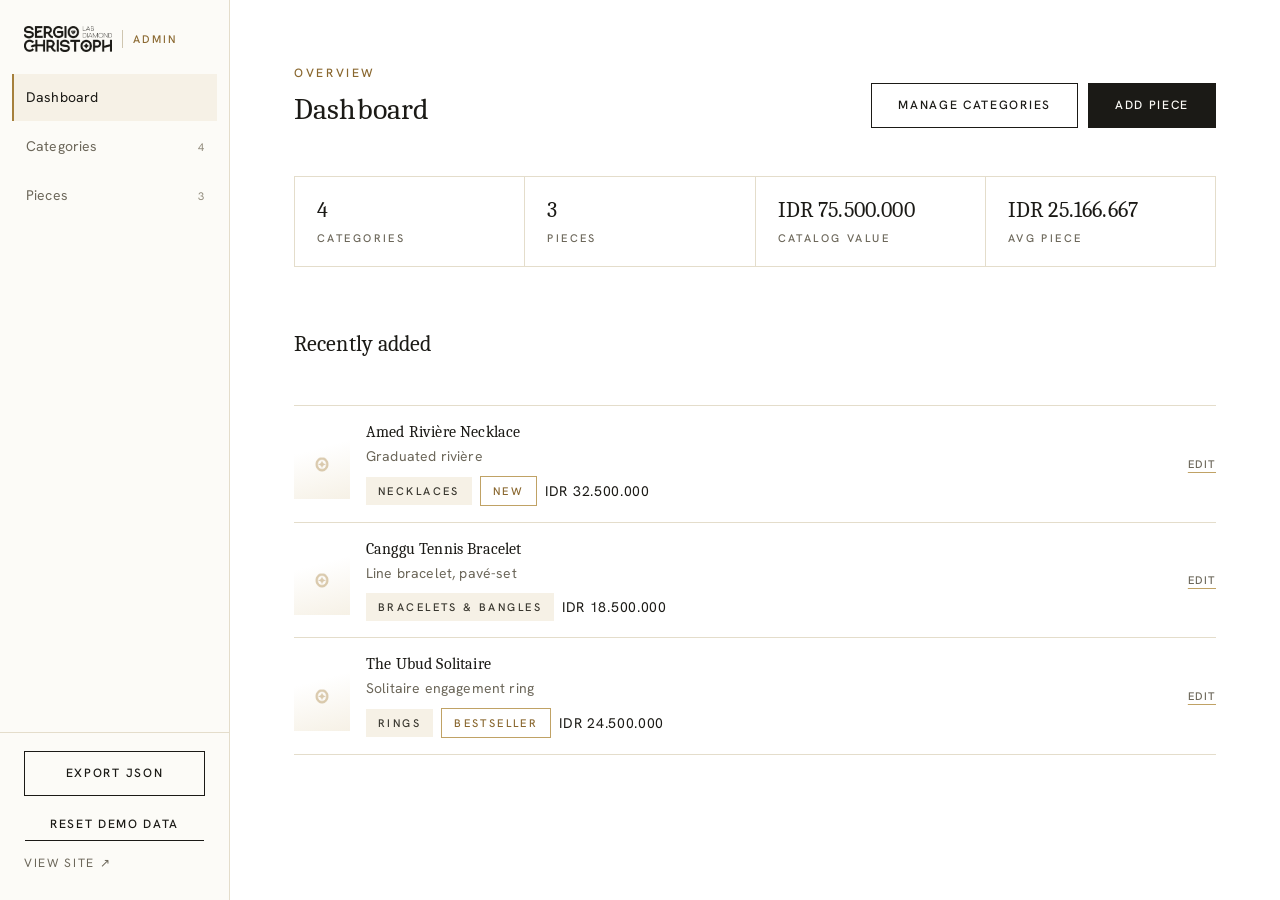
==== admin.html @ 64736c47 "Update design system scripts and add admin CMS prototype - Added versioning to the design system scr" ====
<!DOCTYPE html>
<html lang="en">
<head>
<meta charset="utf-8">
<meta name="viewport" content="width=device-width, initial-scale=1">
<title>Sergio Christoph · Admin</title>
<!-- The full design system (tokens + components) — the same one the storefront uses. -->
<link rel="stylesheet" href="_ds/sergio-christoph-design-system-53d2bbef-909e-47e2-8ee9-5bfc6360e266/styles.css">
<style>
  /* ─────────────────────────────────────────────────────────────
     Admin shell — built on the design-system tokens (brand-matched)
     Layout: sidebar (desktop) / topbar tabs (mobile) + one view at a time
     ───────────────────────────────────────────────────────────── */
  body{background:var(--surface-page)}

  .shell{display:grid;grid-template-columns:230px minmax(0,1fr);min-height:100vh}
  @media (max-width:820px){.shell{grid-template-columns:1fr}}

  /* ── sidebar ── */
  .side{position:sticky;top:0;height:100vh;display:flex;flex-direction:column;
    background:var(--ivory-50);border-right:1px solid var(--border-hairline);padding:26px 0}
  @media (max-width:820px){.side{position:static;height:auto;border-right:0;border-bottom:1px solid var(--border-hairline);padding:0}}
  .side__brand{display:flex;align-items:center;gap:10px;padding:0 24px 22px;text-decoration:none;color:inherit}
  .side__brand img{height:26px;width:auto}
  .side__brand span{font-size:var(--fs-micro);font-weight:var(--fw-medium);letter-spacing:var(--ls-caps);
    text-transform:uppercase;color:var(--gold-600);border-left:1px solid var(--border-mid);padding-left:10px}
  @media (max-width:820px){.side__brand{padding:18px 20px 10px}}
  .side nav{display:flex;flex-direction:column;gap:2px;padding:0 12px}
  @media (max-width:820px){.side nav{flex-direction:row;overflow-x:auto;padding:0 12px 12px;gap:6px}}
  .side__link{display:flex;align-items:center;justify-content:space-between;gap:10px;padding:12px 12px;
    font-size:var(--fs-body-sm);letter-spacing:.01em;color:var(--text-muted);text-decoration:none;
    border-left:2px solid transparent;transition:color var(--dur-fast) var(--ease-luxe),border-color var(--dur-fast) var(--ease-luxe)}
  .side__link:hover{color:var(--text-heading)}
  .side__link.is-on{color:var(--text-heading);border-left-color:var(--gold-500);background:var(--ivory-100)}
  @media (max-width:820px){
    .side__link{border-left:0;border-bottom:2px solid transparent;white-space:nowrap;padding:10px 12px}
    .side__link.is-on{border-bottom-color:var(--gold-500);background:none}
  }
  .side__count{font-size:var(--fs-micro);letter-spacing:.06em;color:var(--text-faint)}
  .side__foot{margin-top:auto;padding:18px 24px 0;display:flex;flex-direction:column;gap:12px;border-top:1px solid var(--border-hairline)}
  @media (max-width:820px){.side__foot{display:none}}
  .side__foot .sc-btn{width:100%}
  .side__site{font-size:var(--fs-label);letter-spacing:var(--ls-caps-tight);text-transform:uppercase;
    color:var(--text-muted);text-decoration:none;transition:color var(--dur-fast) var(--ease-luxe)}
  .side__site:hover{color:var(--gold-600)}

  /* ── main / views ── */
  .main{padding:var(--space-2xl) var(--container-pad) var(--space-4xl);max-width:1080px;width:100%;margin-inline:auto}
  .view-head{display:flex;align-items:flex-end;justify-content:space-between;gap:16px;flex-wrap:wrap;margin-bottom:var(--space-xl)}
  .view-head h1{font-size:var(--fs-heading);margin:0}
  .view-head .sc-eyebrow{display:block;margin-bottom:8px}

  /* stat cards */
  .stats{display:grid;grid-template-columns:repeat(4,1fr);gap:1px;background:var(--border-hairline);
    border:1px solid var(--border-hairline);margin-bottom:var(--space-2xl)}
  @media (max-width:820px){.stats{grid-template-columns:1fr 1fr}}
  .stat{background:var(--surface-card);padding:22px 22px 18px}
  .stat__num{font-family:var(--font-display);font-size:var(--fs-subheading);color:var(--text-heading);line-height:1}
  .stat__lbl{display:block;margin-top:8px;font-size:var(--fs-micro);font-weight:var(--fw-medium);
    letter-spacing:var(--ls-caps);text-transform:uppercase;color:var(--text-muted)}

  /* toolbar (search / filter / sort) */
  .toolbar{display:flex;gap:14px;flex-wrap:wrap;align-items:flex-end;margin-bottom:var(--space-lg)}
  .toolbar .sc-field{min-width:0}
  .toolbar__search{flex:1 1 220px}
  .toolbar__select{flex:0 1 190px}
  .toolbar__actions{margin-left:auto}

  /* rows */
  .rows{border-top:1px solid var(--border-hairline)}
  .row{display:grid;grid-template-columns:56px minmax(0,1fr) auto;gap:16px;align-items:center;
    padding:16px 0;border-bottom:1px solid var(--border-hairline)}
  .row--cat{grid-template-columns:minmax(0,1fr) auto auto;gap:16px}
  .thumb{width:56px;height:70px;background:linear-gradient(165deg,var(--ivory-0) 30%,var(--ivory-100));
    background-size:cover;background-position:center;position:relative;overflow:hidden}
  .thumb--empty::after{content:"";position:absolute;inset:0;display:grid;place-items:center;
    background:url('_ds/sergio-christoph-design-system-53d2bbef-909e-47e2-8ee9-5bfc6360e266/assets/mark-sparkle-gold.png') center/16px no-repeat;opacity:.4}
  .row__name{font-family:var(--font-display);font-size:var(--fs-body);color:var(--text-heading);line-height:1.3}
  .row__sub{font-size:var(--fs-body-sm);color:var(--text-muted);margin-top:2px}
  .row__meta{display:flex;flex-wrap:wrap;gap:8px;margin-top:8px;align-items:center}
  .row__price{font-size:var(--fs-body-sm);letter-spacing:.05em;color:var(--text-heading)}
  .row__acts{display:flex;gap:14px;align-items:center}
  .linkbtn{background:none;border:0;padding:0;cursor:pointer;font-size:var(--fs-micro);font-weight:var(--fw-medium);
    letter-spacing:var(--ls-caps-tight);text-transform:uppercase;color:var(--text-muted);
    transition:color var(--dur-fast) var(--ease-luxe)}
  .linkbtn:hover{color:var(--gold-600)}
  .linkbtn--danger:hover{color:var(--error)}
  .empty{padding:40px 0;font-size:var(--fs-body-sm);color:var(--text-faint)}
  .empty a,.empty button{color:var(--gold-600)}

  /* forms (add / edit pages) */
  .form-page{max-width:640px}
  .form-grid{display:grid;gap:var(--space-md);margin:var(--space-xl) 0}
  .form-grid__row{display:grid;grid-template-columns:1fr 1fr;gap:var(--space-md)}
  @media (max-width:560px){.form-grid__row{grid-template-columns:1fr}}
  .form-foot{display:flex;gap:12px;align-items:center;padding-top:var(--space-md);border-top:1px solid var(--border-hairline)}
  .img-preview{width:56px;height:70px;border:1px solid var(--border-hairline)}
  .img-preview--empty{background:linear-gradient(165deg,var(--ivory-0) 30%,var(--ivory-100));
    display:grid;place-items:center;font-size:10px;color:var(--text-faint)}

  /* modal (design-system dialog + small admin overrides) */
  .sc-dialog.admin-dialog{max-width:460px;padding:40px;max-height:86vh;overflow:auto}
  .admin-dialog h2{font-size:var(--fs-subheading);margin:0 0 6px}
  .admin-dialog p{font-size:var(--fs-body-sm);color:var(--text-muted);margin:0 0 20px}

  /* toast (with undo) */
  .sc-toast{position:fixed;left:50%;bottom:28px;transform:translateX(-50%) translateY(20px);opacity:0;
    background:var(--ink-900);color:var(--ivory-50);font-size:var(--fs-body-sm);letter-spacing:.02em;
    padding:12px 22px;z-index:120;display:flex;gap:18px;align-items:center;
    transition:opacity var(--dur-base) var(--ease-luxe),transform var(--dur-base) var(--ease-luxe);pointer-events:none}
  .sc-toast.is-on{opacity:1;transform:translateX(-50%) translateY(0);pointer-events:auto}
  .sc-toast__undo{background:none;border:0;color:var(--gold-300);cursor:pointer;font:inherit;
    letter-spacing:var(--ls-caps-tight);text-transform:uppercase;font-size:var(--fs-micro);padding:0}
  .sc-toast__undo:hover{color:var(--gold-200)}
</style>
</head>
<body>
<div class="shell">

  <!-- ══════════ Sidebar (top tabs on mobile) ══════════ -->
  <aside class="side">
    <a class="side__brand" href="#/dashboard">
      <img src="_ds/sergio-christoph-design-system-53d2bbef-909e-47e2-8ee9-5bfc6360e266/assets/logo-black.png" alt="SERGIO CHRISTOPH">
      <span>Admin</span>
    </a>
    <nav aria-label="Admin">
      <a class="side__link" href="#/dashboard" data-nav="dashboard">Dashboard</a>
      <a class="side__link" href="#/categories" data-nav="categories">Categories <span class="side__count" id="count-cat"></span></a>
      <a class="side__link" href="#/items" data-nav="items">Pieces <span class="side__count" id="count-item"></span></a>
    </nav>
    <div class="side__foot">
      <button class="sc-btn sc-btn--outline sc-btn--sm" id="btn-export" type="button">Export JSON</button>
      <button class="sc-btn sc-btn--ghost sc-btn--sm" id="btn-reset" type="button">Reset demo data</button>
      <a class="side__site" href="Homepage.dc.html">View site ↗</a>
    </div>
  </aside>

  <!-- ══════════ One view at a time, rendered by the router ══════════ -->
  <main class="main" id="view" aria-live="polite"></main>
</div>

<div id="modal-root"></div>
<div class="sc-toast" id="toast" role="status"></div>

<script>
/* ══════════════════════════ Store (localStorage only — no backend, no real data) ══════════════════════════ */
const STORE = "sc_admin_catalog_v1";
const uid = () => Math.random().toString(36).slice(2, 9);
const seed = () => ({
  categories: ["Rings", "Earrings", "Necklaces", "Bracelets & Bangles"],
  items: [
    { id: uid(), name: "The Ubud Solitaire", category: "Rings", price: 24500000, metal: "Platinum", carat: "1.2ct round brilliant", caption: "Solitaire engagement ring", image: "", badge: "Bestseller", createdAt: Date.now() - 864e5 * 3 },
    { id: uid(), name: "Canggu Tennis Bracelet", category: "Bracelets & Bangles", price: 18500000, metal: "White gold", carat: "3.6ct total", caption: "Line bracelet, pavé-set", image: "", badge: "", createdAt: Date.now() - 864e5 * 2 },
    { id: uid(), name: "Amed Rivière Necklace", category: "Necklaces", price: 32500000, metal: "Yellow gold", carat: "2.4ct", caption: "Graduated rivière", image: "", badge: "New", createdAt: Date.now() - 864e5 },
  ],
});
function load() {
  let s = null;
  try { s = JSON.parse(localStorage.getItem(STORE)); } catch (e) {}
  if (!s || !Array.isArray(s.categories) || !Array.isArray(s.items)) { s = seed(); }
  s.items.forEach((it, i) => { if (!it.createdAt) it.createdAt = Date.now() - 864e5 * (s.items.length - i); });
  return s;
}
const state = load();
const save = () => localStorage.setItem(STORE, JSON.stringify(state));
save();

/* ══════════════════════════ Helpers ══════════════════════════ */
const $ = (id) => document.getElementById(id);
const esc = (s) => String(s == null ? "" : s).replace(/[&<>"']/g, (c) => ({ "&": "&amp;", "<": "&lt;", ">": "&gt;", '"': "&quot;", "'": "&#39;" }[c]));
const idr = (n) => "IDR " + Number(n || 0).toLocaleString("id-ID");
const findItem = (id) => state.items.find((it) => it.id === id);
const catCount = (c) => state.items.filter((it) => it.category === c).length;
const thumb = (it, cls) => it.image
  ? `<div class="thumb ${cls || ""}" style="background-image:url('${esc(it.image)}')"></div>`
  : `<div class="thumb thumb--empty ${cls || ""}"></div>`;
const badgeHTML = (b) => b ? `<span class="sc-badge sc-badge--outline">${esc(b)}</span>` : "";

/* ══════════════════════════ Toast (with optional Undo) ══════════════════════════ */
let toastT, undoFn = null;
function toast(msg, onUndo) {
  const t = $("toast");
  undoFn = onUndo || null;
  t.innerHTML = `<span>${esc(msg)}</span>` + (onUndo ? `<button class="sc-toast__undo" id="toast-undo" type="button">Undo</button>` : "");
  t.classList.add("is-on");
  clearTimeout(toastT);
  toastT = setTimeout(() => t.classList.remove("is-on"), onUndo ? 6000 : 2400);
}
document.addEventListener("click", (e) => {
  if (e.target.id === "toast-undo" && undoFn) { undoFn(); undoFn = null; $("toast").classList.remove("is-on"); }
});

/* ══════════════════════════ Router: #/dashboard · #/categories · #/items · #/items/new · #/items/edit/<id> ══════════════════════════ */
function route() {
  const hash = location.hash || "#/dashboard";
  const parts = hash.replace(/^#\//, "").split("/");

  let nav = parts[0] || "dashboard";
  if (nav === "items") nav = "items";
  document.querySelectorAll(".side__link").forEach((a) =>
    a.classList.toggle("is-on", a.dataset.nav === nav));

  $("count-cat").textContent = state.categories.length;
  $("count-item").textContent = state.items.length;

  const view = $("view");
  if (parts[0] === "categories") view.innerHTML = viewCategories();
  else if (parts[0] === "items" && parts[1] === "new") view.innerHTML = viewItemForm(null, false);
  else if (parts[0] === "items" && parts[1] === "edit") view.innerHTML = viewItemForm(findItem(parts[2] || ""), true);
  else if (parts[0] === "items") view.innerHTML = viewItems();
  else view.innerHTML = viewDashboard();

  bindView();
  window.scrollTo(0, 0);
}
window.addEventListener("hashchange", route);

/* ══════════════════════════ View: Dashboard ══════════════════════════ */
function viewDashboard() {
  const total = state.items.reduce((s, it) => s + Number(it.price || 0), 0);
  const avg = state.items.length ? Math.round(total / state.items.length) : 0;
  const recent = [...state.items].sort((a, b) => b.createdAt - a.createdAt).slice(0, 5);
  return `
  <div class="view-head">
    <div><span class="sc-eyebrow">Overview</span><h1>Dashboard</h1></div>
    <div style="display:flex;gap:10px">
      <a class="sc-btn sc-btn--outline sc-btn--sm" href="#/categories">Manage categories</a>
      <a class="sc-btn sc-btn--primary sc-btn--sm" href="#/items/new">Add piece</a>
    </div>
  </div>
  <div class="stats">
    <div class="stat"><div class="stat__num">${state.categories.length}</div><span class="stat__lbl">Categories</span></div>
    <div class="stat"><div class="stat__num">${state.items.length}</div><span class="stat__lbl">Pieces</span></div>
    <div class="stat"><div class="stat__num">${idr(total)}</div><span class="stat__lbl">Catalog value</span></div>
    <div class="stat"><div class="stat__num">${idr(avg)}</div><span class="stat__lbl">Avg piece</span></div>
  </div>
  <div class="view-head" style="margin-top:8px"><h1 style="font-size:var(--fs-subheading)">Recently added</h1></div>
  ${recent.length ? `<div class="rows">${recent.map((it) => `
    <div class="row">
      ${thumb(it)}
      <div>
        <div class="row__name">${esc(it.name)}</div>
        <div class="row__sub">${esc(it.caption || it.carat || "")}</div>
        <div class="row__meta"><span class="sc-badge sc-badge--cream">${esc(it.category || "No category")}</span>${badgeHTML(it.badge)}
          <span class="row__price">${idr(it.price)}</span></div>
      </div>
      <div class="row__acts"><a class="linkbtn" href="#/items/edit/${it.id}">Edit</a></div>
    </div>`).join("")}</div>`
  : `<div class="empty">No pieces yet — <a href="#/items/new">add the first one</a>.</div>`}`;
}

/* ══════════════════════════ View: Categories ══════════════════════════ */
function viewCategories() {
  return `
  <div class="view-head">
    <div><span class="sc-eyebrow">Catalog</span><h1>Categories</h1></div>
    <button class="sc-btn sc-btn--primary sc-btn--sm" data-action="new-cat" type="button">Add category</button>
  </div>
  ${state.categories.length ? `<div class="rows">${state.categories.map((c) => `
    <div class="row row--cat">
      <div>
        <div class="row__name">${esc(c)}</div>
        <div class="row__sub">${catCount(c)} piece${catCount(c) === 1 ? "" : "s"}</div>
      </div>
      <span class="sc-badge sc-badge--cream">${catCount(c)}</span>
      <div class="row__acts">
        <button class="linkbtn" data-action="rename-cat" data-cat="${esc(c)}" type="button">Rename</button>
        <button class="linkbtn linkbtn--danger" data-action="del-cat" data-cat="${esc(c)}" type="button">Delete</button>
      </div>
    </div>`).join("")}</div>`
  : `<div class="empty">No categories yet — <button class="linkbtn" data-action="new-cat" type="button">create one</button>.</div>`}`;
}

/* ══════════════════════════ View: Pieces (list + toolbar) ══════════════════════════ */
const ui = { q: "", cat: "All", sort: "Newest" };
function viewItems() {
  let list = state.items.filter((it) =>
    (ui.cat === "All" || it.category === ui.cat) &&
    (!ui.q || it.name.toLowerCase().includes(ui.q.toLowerCase()) || String(it.caption || "").toLowerCase().includes(ui.q.toLowerCase())));
  if (ui.sort === "Name A–Z") list = [...list].sort((a, b) => a.name.localeCompare(b.name));
  else if (ui.sort === "Price ↑") list = [...list].sort((a, b) => a.price - b.price);
  else if (ui.sort === "Price ↓") list = [...list].sort((a, b) => b.price - a.price);
  else list = [...list].sort((a, b) => b.createdAt - a.createdAt);

  const catOpts = ['<option value="All">All categories</option>']
    .concat(state.categories.map((c) => `<option${ui.cat === c ? " selected" : ""}>${esc(c)}</option>`)).join("");

  return `
  <div class="view-head">
    <div><span class="sc-eyebrow">Catalog</span><h1>Pieces</h1></div>
    <a class="sc-btn sc-btn--primary sc-btn--sm" href="#/items/new">Add piece</a>
  </div>
  <div class="toolbar">
    <div class="sc-field toolbar__search">
      <label class="sc-field__label" for="f-q">Search</label>
      <input class="sc-input" id="f-q" placeholder="Search name or caption…" value="${esc(ui.q)}">
    </div>
    <div class="sc-field toolbar__select">
      <label class="sc-field__label" for="f-cat">Category</label>
      <select class="sc-input sc-select" id="f-cat">${catOpts}</select>
    </div>
    <div class="sc-field toolbar__select">
      <label class="sc-field__label" for="f-sort">Sort</label>
      <select class="sc-input sc-select" id="f-sort">
        ${["Newest", "Name A–Z", "Price ↑", "Price ↓"].map((s) => `<option${ui.sort === s ? " selected" : ""}>${s}</option>`).join("")}
      </select>
    </div>
  </div>
  ${list.length ? `<div class="rows">${list.map((it) => `
    <div class="row">
      ${thumb(it)}
      <div>
        <div class="row__name">${esc(it.name)}</div>
        <div class="row__sub">${esc(it.caption || it.carat || "")}</div>
        <div class="row__meta">
          <span class="sc-badge sc-badge--cream">${esc(it.category || "No category")}</span>
          ${it.metal ? `<span class="sc-badge sc-badge--cream">${esc(it.metal)}</span>` : ""}${badgeHTML(it.badge)}
          <span class="row__price">${idr(it.price)}</span>
        </div>
      </div>
      <div class="row__acts">
        <a class="linkbtn" href="#/items/edit/${it.id}">Edit</a>
        <button class="linkbtn" data-action="dup-item" data-id="${it.id}" type="button">Duplicate</button>
        <button class="linkbtn linkbtn--danger" data-action="del-item" data-id="${it.id}" type="button">Delete</button>
      </div>
    </div>`).join("")}</div>`
  : `<div class="empty">${ui.q || ui.cat !== "All" ? "No pieces match — try clearing the search or filter." : `No pieces yet — <a href="#/items/new">add the first one</a>.`}</div>`}`;
}

/* ══════════════════════════ View: Add / Edit piece (same form) ══════════════════════════ */
function viewItemForm(it, isEdit) {
  if (isEdit && !it) {
    return `<div class="view-head"><div><h1>Edit piece</h1></div></div>
    <div class="empty">That piece no longer exists. <a href="#/items">Back to pieces</a>.</div>`;
  }
  if (!isEdit && !state.categories.length) {
    return `<div class="view-head"><div><span class="sc-eyebrow">Catalog</span><h1>Add piece</h1></div></div>
    <div class="empty">You need a category first — <a href="#/categories">create one</a>.</div>`;
  }
  const v = (k) => esc(it ? it[k] : "");
  return `
  <div class="view-head">
    <div><span class="sc-eyebrow">Catalog</span><h1>${isEdit ? "Edit piece" : "Add piece"}</h1></div>
    ${isEdit ? `<button class="linkbtn linkbtn--danger" data-action="del-item" data-id="${it.id}" type="button">Delete this piece</button>` : ""}
  </div>
  <form class="form-page" id="item-form" autocomplete="off"${it ? ` data-edit-id="${it.id}"` : ""}>
    <div class="form-grid">
      <div class="sc-field">
        <label class="sc-field__label" for="it-name">Item name</label>
        <input class="sc-input" id="it-name" name="name" placeholder="e.g. The Ubud Solitaire" value="${v("name")}" required>
      </div>
      <div class="form-grid__row">
        <div class="sc-field">
          <label class="sc-field__label" for="it-cat">Category</label>
          <select class="sc-input sc-select" id="it-cat" name="category">
            ${state.categories.map((c) => `<option${it && it.category === c ? " selected" : ""}>${esc(c)}</option>`).join("")}
          </select>
        </div>
        <div class="sc-field">
          <label class="sc-field__label" for="it-price">Price (IDR)</label>
          <input class="sc-input" id="it-price" name="price" type="number" min="0" step="100000" placeholder="24500000" value="${v("price")}" required>
        </div>
      </div>
      <div class="form-grid__row">
        <div class="sc-field">
          <label class="sc-field__label" for="it-metal">Metal</label>
          <select class="sc-input sc-select" id="it-metal" name="metal">
            ${["White gold", "Yellow gold", "Rose gold", "Platinum"].map((m) => `<option${it && it.metal === m ? " selected" : ""}>${m}</option>`).join("")}
          </select>
        </div>
        <div class="sc-field">
          <label class="sc-field__label" for="it-badge">Badge</label>
          <select class="sc-input sc-select" id="it-badge" name="badge">
            <option value="">— None —</option>
            ${["New", "Bestseller", "Limited"].map((b) => `<option value="${b}"${it && it.badge === b ? " selected" : ""}>${b}</option>`).join("")}
          </select>
        </div>
      </div>
      <div class="form-grid__row">
        <div class="sc-field">
          <label class="sc-field__label" for="it-carat">Stone / carat</label>
          <input class="sc-input" id="it-carat" name="carat" placeholder="1.2ct round brilliant" value="${v("carat")}">
        </div>
        <div class="sc-field">
          <label class="sc-field__label" for="it-caption">Caption</label>
          <input class="sc-input" id="it-caption" name="caption" placeholder="Solitaire engagement ring" value="${v("caption")}">
        </div>
      </div>
      <div class="sc-field">
        <label class="sc-field__label" for="it-image">Image URL</label>
        <div style="display:flex;gap:14px;align-items:flex-end">
          <input class="sc-input" id="it-image" name="image" placeholder="https://… (blank = sparkle placeholder)" value="${v("image")}" style="flex:1">
          <div class="img-preview ${it && it.image ? "" : "img-preview--empty"}" id="img-preview"
               ${it && it.image ? `style="background-image:url('${esc(it.image)}');background-size:cover;background-position:center"` : ""}>${it && it.image ? "" : "preview"}</div>
        </div>
      </div>
    </div>
    <div class="form-foot">
      <button type="submit" class="sc-btn sc-btn--primary">${isEdit ? "Save changes" : "Add piece"}</button>
      <a class="sc-btn sc-btn--ghost" href="#/items">Cancel</a>
    </div>
  </form>`;
}

/* ══════════════════════════ Modals (design-system dialog) ══════════════════════════ */
function openModal(html) { $("modal-root").innerHTML = `
  <div class="sc-dialog-scrim" id="modal-scrim">
    <div class="sc-dialog admin-dialog" role="dialog" aria-modal="true">${html}</div>
  </div>`;
  const scrim = $("modal-scrim");
  scrim.addEventListener("click", (e) => { if (e.target === scrim) closeModal(); });
  const first = scrim.querySelector("input, select, button");
  if (first) first.focus();
}
const closeModal = () => { $("modal-root").innerHTML = ""; };

function promptCategory(title, initial, onSubmit) {
  openModal(`
    <h2>${esc(title)}</h2>
    <p>Categories group pieces in the shop.</p>
    <form id="modal-form">
      <div class="sc-field">
        <label class="sc-field__label" for="modal-input">Category name</label>
        <input class="sc-input" id="modal-input" value="${esc(initial || "")}" required>
      </div>
      <div style="display:flex;gap:12px;margin-top:22px">
        <button type="submit" class="sc-btn sc-btn--primary sc-btn--sm">Save</button>
        <button type="button" class="sc-btn sc-btn--ghost sc-btn--sm" id="modal-cancel">Cancel</button>
      </div>
    </form>`);
  $("modal-cancel").addEventListener("click", closeModal);
  $("modal-form").addEventListener("submit", (e) => {
    e.preventDefault();
    const name = $("modal-input").value.trim();
    if (name) { onSubmit(name); closeModal(); }
  });
}

/* ══════════════════════════ Per-view event binding ══════════════════════════ */
function bindView() {
  /* toolbar (pieces list) */
  const q = $("f-q");
  if (q) q.addEventListener("input", (e) => { ui.q = e.target.value; refreshListOnly(); });
  const cat = $("f-cat");
  if (cat) cat.addEventListener("change", (e) => { ui.cat = e.target.value; route(); });
  const sort = $("f-sort");
  if (sort) sort.addEventListener("change", (e) => { ui.sort = e.target.value; route(); });

  /* add / edit piece form */
  const form = $("item-form");
  if (form) {
    form.addEventListener("submit", (e) => {
      e.preventDefault();
      const f = new FormData(form);
      const data = {
        name: (f.get("name") || "").trim(),
        category: f.get("category"),
        price: Number(f.get("price") || 0),
        metal: f.get("metal"),
        carat: (f.get("carat") || "").trim(),
        caption: (f.get("caption") || "").trim(),
        image: (f.get("image") || "").trim(),
        badge: f.get("badge") || "",
      };
      const editing = form.dataset.editId;
      if (editing) {
        const it = findItem(editing);
        if (it) Object.assign(it, data);
        toast("Changes saved · " + data.name);
      } else {
        state.items.push({ id: uid(), createdAt: Date.now(), ...data });
        toast("Piece added · " + data.name);
      }
      save();
      location.hash = "#/items";
    });
    const img = $("it-image");
    if (img) img.addEventListener("input", () => {
      const p = $("img-preview");
      const url = img.value.trim();
      p.className = "img-preview" + (url ? "" : " img-preview--empty");
      p.style.backgroundImage = url ? `url('${url}')` : "";
      p.textContent = url ? "" : "preview";
    });
  }
}

/* Re-render only the list (keeps focus in the search box while typing) */
function refreshListOnly() {
  const scroll = window.scrollY;
  const active = document.activeElement && document.activeElement.id;
  $("view").innerHTML = viewItems();
  bindView();
  if (active) { const el = $(active); if (el) { el.focus(); try { el.setSelectionRange(el.value.length, el.value.length); } catch (e) {} } }
  window.scrollTo(0, scroll);
}

/* ══════════════════════════ Global actions (event delegation) ══════════════════════════ */
document.addEventListener("click", (e) => {
  const btn = e.target.closest("[data-action]");
  if (!btn) return;
  const act = btn.dataset.action;

  if (act === "new-cat") {
    promptCategory("Add category", "", (name) => {
      if (state.categories.some((c) => c.toLowerCase() === name.toLowerCase())) { toast("That category already exists"); return; }
      state.categories.push(name); save(); route();
      toast("Category added · " + name);
    });

  } else if (act === "rename-cat") {
    const old = btn.dataset.cat;
    promptCategory("Rename category", old, (name) => {
      const i = state.categories.indexOf(old);
      if (i === -1) return;
      state.categories[i] = name;
      // renames propagate to the pieces in that category
      state.items.forEach((it) => { if (it.category === old) it.category = name; });
      save(); route();
      toast("Renamed · " + old + " → " + name);
    });

  } else if (act === "del-cat") {
    const c = btn.dataset.cat;
    const idx = state.categories.indexOf(c);
    const affected = state.items.filter((it) => it.category === c);
    if (idx === -1) return;
    state.categories.splice(idx, 1);
    affected.forEach((it) => { it.category = ""; }); // pieces survive, uncategorised
    const snapshot = { cat: c, idx, affected: affected.map((it) => it.id) };
    save(); route();
    toast(`Deleted “${c}”${affected.length ? " · " + affected.length + " piece(s) uncategorised" : ""}`, () => {
      state.categories.splice(snapshot.idx, 0, snapshot.cat);
      snapshot.affected.forEach((id) => { const it = findItem(id); if (it) it.category = snapshot.cat; });
      save(); route();
    });

  } else if (act === "dup-item") {
    const it = findItem(btn.dataset.id);
    if (!it) return;
    const copy = { ...it, id: uid(), name: it.name + " (copy)", createdAt: Date.now() };
    state.items.push(copy); save(); route();
    toast("Duplicated · " + copy.name);

  } else if (act === "del-item") {
    const id = btn.dataset.id;
    const idx = state.items.findIndex((x) => x.id === id);
    if (idx === -1) return;
    const removed = state.items[idx];
    state.items.splice(idx, 1); save();
    if (location.hash.startsWith("#/items/edit")) location.hash = "#/items"; else route();
    toast("Deleted · " + removed.name, () => {
      state.items.splice(idx, 0, removed); save(); route();
    });
  }
});

/* ══════════════════════════ Sidebar footer actions ══════════════════════════ */
$("btn-export").addEventListener("click", () => {
  const blob = new Blob([JSON.stringify(state, null, 2)], { type: "application/json" });
  const a = document.createElement("a");
  a.href = URL.createObjectURL(blob);
  a.download = "sergio-christoph-catalog.json";
  a.click();
  URL.revokeObjectURL(a.href);
  toast("Catalog exported as JSON");
});
$("btn-reset").addEventListener("click", () => {
  openModal(`
    <h2>Reset demo data?</h2>
    <p>This clears every change you made in this browser and restores the sample catalog.</p>
    <div style="display:flex;gap:12px;margin-top:22px">
      <button type="button" class="sc-btn sc-btn--primary sc-btn--sm" id="reset-yes">Reset</button>
      <button type="button" class="sc-btn sc-btn--ghost sc-btn--sm" id="reset-no">Cancel</button>
    </div>`);
  $("reset-no").addEventListener("click", closeModal);
  $("reset-yes").addEventListener("click", () => {
    const fresh = seed();
    state.categories = fresh.categories;
    state.items = fresh.items;
    save(); closeModal(); route();
    toast("Demo data restored");
  });
});

/* go */
route();
</script>
</body>
</html>
---- _ds/sergio-christoph-design-system-53d2bbef-909e-47e2-8ee9-5bfc6360e266/styles.css ----
@import './tokens/fonts.css';
@import './tokens/colors.css';
@import './tokens/typography.css';
@import './tokens/spacing.css';
@import './tokens/effects.css';
@import './tokens/base.css';
@import './components/components.css';
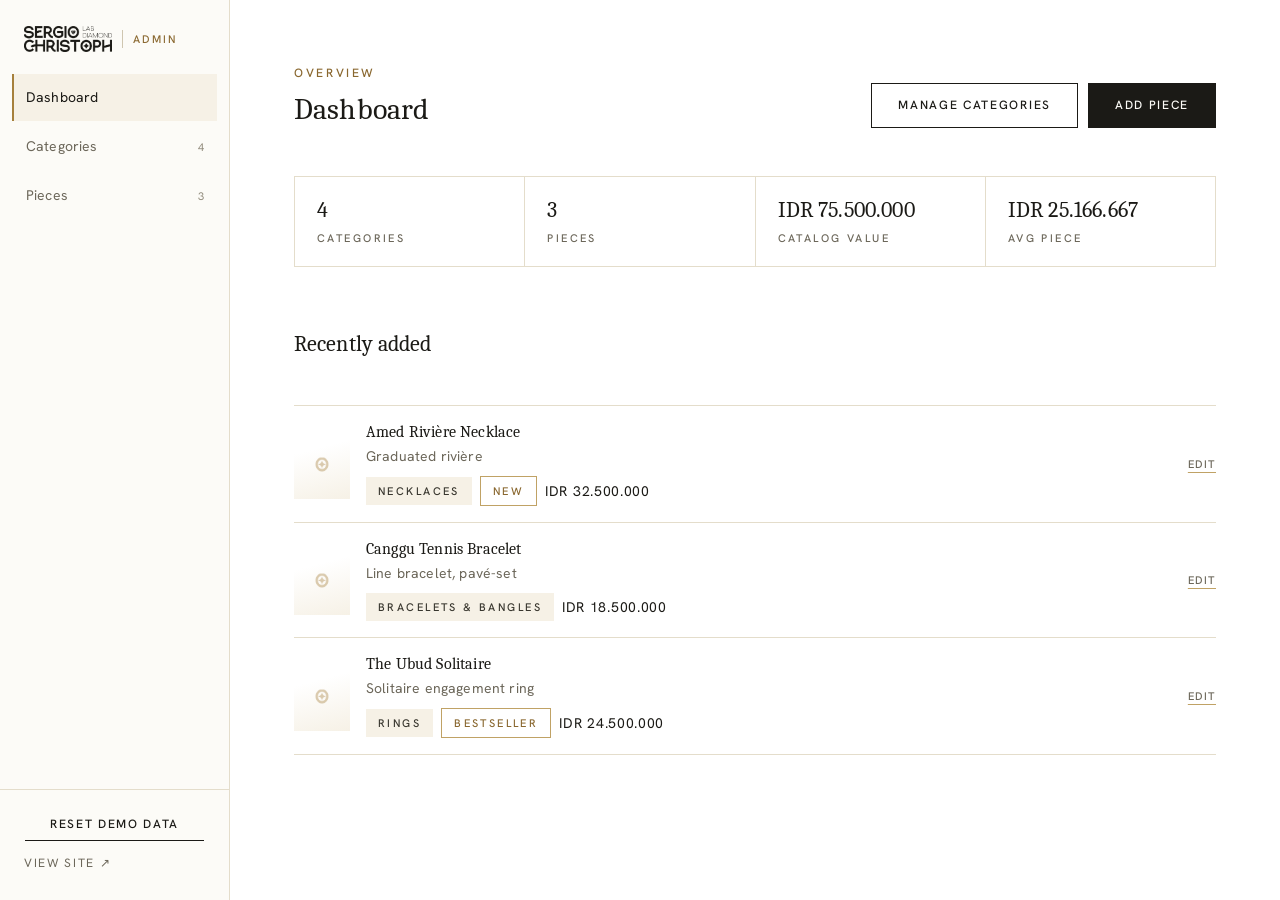
==== commit 5f8560d8: "admin dashboard tweak" ====
--- a/admin.html
+++ b/admin.html
@@ -64,7 +64,6 @@
   .toolbar .sc-field{min-width:0}
   .toolbar__search{flex:1 1 220px}
   .toolbar__select{flex:0 1 190px}
-  .toolbar__actions{margin-left:auto}
 
   /* rows */
   .rows{border-top:1px solid var(--border-hairline)}
@@ -89,19 +88,62 @@
   .empty a,.empty button{color:var(--gold-600)}
 
   /* forms (add / edit pages) */
-  .form-page{max-width:640px}
+  .form-page{max-width:680px}
   .form-grid{display:grid;gap:var(--space-md);margin:var(--space-xl) 0}
   .form-grid__row{display:grid;grid-template-columns:1fr 1fr;gap:var(--space-md)}
   @media (max-width:560px){.form-grid__row{grid-template-columns:1fr}}
   .form-foot{display:flex;gap:12px;align-items:center;padding-top:var(--space-md);border-top:1px solid var(--border-hairline)}
-  .img-preview{width:56px;height:70px;border:1px solid var(--border-hairline)}
-  .img-preview--empty{background:linear-gradient(165deg,var(--ivory-0) 30%,var(--ivory-100));
-    display:grid;place-items:center;font-size:10px;color:var(--text-faint)}
+
+  /* ── image slots (main + 4 complementary, per Viewing Room ratios) ── */
+  .img-slots{display:grid;grid-template-columns:repeat(5,1fr);gap:12px;margin-top:4px}
+  @media (max-width:640px){.img-slots{grid-template-columns:repeat(3,1fr)}}
+  .img-slot{display:flex;flex-direction:column;gap:6px;min-width:0}
+  .img-slot__frame{position:relative;width:100%;overflow:hidden;border:1px solid var(--border-hairline);
+    background:linear-gradient(165deg,var(--ivory-0) 30%,var(--ivory-100))}
+  .img-slot__frame img{position:absolute;inset:0;width:100%;height:100%;object-fit:cover;display:block}
+  .img-slot--empty{cursor:pointer}
+  .img-slot--empty::after{content:"";position:absolute;inset:0;display:grid;place-items:center;
+    background:url('_ds/sergio-christoph-design-system-53d2bbef-909e-47e2-8ee9-5bfc6360e266/assets/mark-sparkle-gold.png') center/14px no-repeat;opacity:.35}
+  .img-slot__hint{position:absolute;left:0;right:0;bottom:0;padding:4px 2px;text-align:center;
+    font-size:9px;letter-spacing:.06em;text-transform:uppercase;color:var(--text-faint);background:rgba(255,255,255,.75)}
+  .img-slot__req{position:absolute;top:4px;left:4px;padding:2px 6px;font-size:9px;letter-spacing:.08em;
+    text-transform:uppercase;background:var(--gold-500);color:var(--ivory-0)}
+  .img-slot__acts{display:flex;gap:10px;justify-content:center}
+  .img-slot__lbl{display:block;text-align:center;font-size:var(--fs-micro);font-weight:var(--fw-medium);
+    letter-spacing:var(--ls-caps-tight);text-transform:uppercase;color:var(--text-muted)}
 
   /* modal (design-system dialog + small admin overrides) */
   .sc-dialog.admin-dialog{max-width:460px;padding:40px;max-height:86vh;overflow:auto}
   .admin-dialog h2{font-size:var(--fs-subheading);margin:0 0 6px}
   .admin-dialog p{font-size:var(--fs-body-sm);color:var(--text-muted);margin:0 0 20px}
+
+  /* ── cropper ── */
+  .sc-dialog.crop-dialog{max-width:560px}
+  .crop-vp{position:relative;width:100%;overflow:hidden;background:var(--ivory-100);
+    touch-action:none;cursor:grab;user-select:none}
+  .crop-vp:active{cursor:grabbing}
+  .crop-vp img{position:absolute;left:0;top:0;max-width:none;pointer-events:none;transform-origin:0 0}
+  .crop-zoom{width:100%;margin-top:16px;accent-color:var(--gold-600)}
+  .crop-note{font-size:var(--fs-body-sm);color:var(--text-muted);margin:10px 0 0}
+
+  /* ── live product preview (Add / Edit piece) — mirrors the Viewing Room gallery ── */
+  .form-wrap{display:grid;grid-template-columns:minmax(0,1fr) 360px;gap:clamp(32px,4vw,64px);align-items:start}
+  @media (max-width:980px){.form-wrap{grid-template-columns:1fr}}
+  .form-preview{position:sticky;top:32px}
+  @media (max-width:980px){.form-preview{position:static}}
+  .img-slot__lbl{font-size:9px;white-space:nowrap;overflow:hidden;text-overflow:ellipsis}
+  .pv-frame{position:relative;width:100%;overflow:hidden;border:1px solid var(--border-hairline);
+    background:radial-gradient(120% 130% at 50% 20%,#FFFFFF 40%,var(--ivory-100) 100%)}
+  .pv-frame img{position:absolute;inset:0;width:100%;height:100%;object-fit:cover;display:block}
+  .pv-sparkle{position:absolute;inset:0;
+    background:url('_ds/sergio-christoph-design-system-53d2bbef-909e-47e2-8ee9-5bfc6360e266/assets/mark-sparkle-gold.png') center/22px no-repeat;opacity:.3}
+  .pv-grid{display:grid;grid-template-columns:1fr 1fr;gap:clamp(12px,1.6vw,20px);margin-top:clamp(12px,1.6vw,20px)}
+  .pv-stagger{margin-top:clamp(18px,3vw,40px)}
+  .pv-info{margin-bottom:18px}
+  .pv-name{font-family:var(--font-display);font-size:var(--fs-lede);line-height:1.3;color:var(--text-heading)}
+  .pv-sub{font-size:var(--fs-body-sm);color:var(--text-muted);margin-top:4px}
+  .pv-meta{display:flex;flex-wrap:wrap;gap:8px;margin-top:10px}
+  .pv-price{font-size:var(--fs-body-sm);letter-spacing:.05em;color:var(--text-heading);margin-top:10px}
 
   /* toast (with undo) */
   .sc-toast{position:fixed;left:50%;bottom:28px;transform:translateX(-50%) translateY(20px);opacity:0;
@@ -129,7 +171,6 @@
       <a class="side__link" href="#/items" data-nav="items">Pieces <span class="side__count" id="count-item"></span></a>
     </nav>
     <div class="side__foot">
-      <button class="sc-btn sc-btn--outline sc-btn--sm" id="btn-export" type="button">Export JSON</button>
       <button class="sc-btn sc-btn--ghost sc-btn--sm" id="btn-reset" type="button">Reset demo data</button>
       <a class="side__site" href="Homepage.dc.html">View site ↗</a>
     </div>
@@ -149,21 +190,43 @@
 const seed = () => ({
   categories: ["Rings", "Earrings", "Necklaces", "Bracelets & Bangles"],
   items: [
-    { id: uid(), name: "The Ubud Solitaire", category: "Rings", price: 24500000, metal: "Platinum", carat: "1.2ct round brilliant", caption: "Solitaire engagement ring", image: "", badge: "Bestseller", createdAt: Date.now() - 864e5 * 3 },
-    { id: uid(), name: "Canggu Tennis Bracelet", category: "Bracelets & Bangles", price: 18500000, metal: "White gold", carat: "3.6ct total", caption: "Line bracelet, pavé-set", image: "", badge: "", createdAt: Date.now() - 864e5 * 2 },
-    { id: uid(), name: "Amed Rivière Necklace", category: "Necklaces", price: 32500000, metal: "Yellow gold", carat: "2.4ct", caption: "Graduated rivière", image: "", badge: "New", createdAt: Date.now() - 864e5 },
+    { id: uid(), name: "The Ubud Solitaire", category: "Rings", price: 24500000, metal: "Platinum", carat: "1.2ct round brilliant", caption: "Solitaire engagement ring", badge: "Bestseller", createdAt: Date.now() - 864e5 * 3, images: [null, null, null, null, null] },
+    { id: uid(), name: "Canggu Tennis Bracelet", category: "Bracelets & Bangles", price: 18500000, metal: "White gold", carat: "3.6ct total", caption: "Line bracelet, pavé-set", badge: "", createdAt: Date.now() - 864e5 * 2, images: [null, null, null, null, null] },
+    { id: uid(), name: "Amed Rivière Necklace", category: "Necklaces", price: 32500000, metal: "Yellow gold", carat: "2.4ct", caption: "Graduated rivière", badge: "New", createdAt: Date.now() - 864e5, images: [null, null, null, null, null] },
   ],
 });
 function load() {
   let s = null;
   try { s = JSON.parse(localStorage.getItem(STORE)); } catch (e) {}
   if (!s || !Array.isArray(s.categories) || !Array.isArray(s.items)) { s = seed(); }
-  s.items.forEach((it, i) => { if (!it.createdAt) it.createdAt = Date.now() - 864e5 * (s.items.length - i); });
+  s.items.forEach((it, i) => {
+    if (!it.createdAt) it.createdAt = Date.now() - 864e5 * (s.items.length - i);
+    // migrate the old single `image` field into the 5-slot images array
+    if (!Array.isArray(it.images)) it.images = [it.image || null, null, null, null, null];
+    while (it.images.length < 5) it.images.push(null);
+    delete it.image;
+  });
   return s;
 }
 const state = load();
-const save = () => localStorage.setItem(STORE, JSON.stringify(state));
+function save() {
+  try { localStorage.setItem(STORE, JSON.stringify(state)); }
+  catch (e) { toast("Browser storage is full — try smaller or fewer photos"); }
+}
 save();
+
+/* ══════════════════════════ Image slots — mirror of the Viewing Room gallery ══════════════════════════
+   Slot 0 is the MAIN image (required). Slots 1–4 are the complementary gallery images.
+   Each slot is cropped to the exact ratio the product page uses, so uploads always fit. */
+const SLOTS = [
+  { label: "Main image",      note: "5:4", ratio: 5 / 4, tw: 900, th: 720 },
+  { label: "Complementary 1", note: "4:5", ratio: 4 / 5, tw: 640, th: 800 },
+  { label: "Complementary 2", note: "3:4", ratio: 3 / 4, tw: 600, th: 800 },
+  { label: "Complementary 3", note: "3:4", ratio: 3 / 4, tw: 600, th: 800 },
+  { label: "Complementary 4", note: "4:5", ratio: 4 / 5, tw: 640, th: 800 },
+];
+let formImages = [null, null, null, null, null];
+let cropTargetSlot = 0;
 
 /* ══════════════════════════ Helpers ══════════════════════════ */
 const $ = (id) => document.getElementById(id);
@@ -171,9 +234,11 @@
 const idr = (n) => "IDR " + Number(n || 0).toLocaleString("id-ID");
 const findItem = (id) => state.items.find((it) => it.id === id);
 const catCount = (c) => state.items.filter((it) => it.category === c).length;
-const thumb = (it, cls) => it.image
-  ? `<div class="thumb ${cls || ""}" style="background-image:url('${esc(it.image)}')"></div>`
-  : `<div class="thumb thumb--empty ${cls || ""}"></div>`;
+const mainSrc = (it) => (it.images && it.images[0]) || "";
+const thumb = (it) => {
+  const src = mainSrc(it);
+  return src ? `<div class="thumb" style="background-image:url('${src}')"></div>` : `<div class="thumb thumb--empty"></div>`;
+};
 const badgeHTML = (b) => b ? `<span class="sc-badge sc-badge--outline">${esc(b)}</span>` : "";
 
 /* ══════════════════════════ Toast (with optional Undo) ══════════════════════════ */
@@ -190,15 +255,13 @@
   if (e.target.id === "toast-undo" && undoFn) { undoFn(); undoFn = null; $("toast").classList.remove("is-on"); }
 });
 
-/* ══════════════════════════ Router: #/dashboard · #/categories · #/items · #/items/new · #/items/edit/<id> ══════════════════════════ */
+/* ══════════════════════════ Router ══════════════════════════ */
 function route() {
   const hash = location.hash || "#/dashboard";
   const parts = hash.replace(/^#\//, "").split("/");
 
-  let nav = parts[0] || "dashboard";
-  if (nav === "items") nav = "items";
-  document.querySelectorAll(".side__link").forEach((a) =>
-    a.classList.toggle("is-on", a.dataset.nav === nav));
+  const nav = parts[0] || "dashboard";
+  document.querySelectorAll(".side__link").forEach((a) => a.classList.toggle("is-on", a.dataset.nav === nav));
 
   $("count-cat").textContent = state.categories.length;
   $("count-item").textContent = state.items.length;
@@ -274,6 +337,8 @@
 /* ══════════════════════════ View: Pieces (list + toolbar) ══════════════════════════ */
 const ui = { q: "", cat: "All", sort: "Newest" };
 function viewItems() {
+  // if the filtered category was deleted, fall back to All instead of showing an empty list
+  if (ui.cat !== "All" && !state.categories.includes(ui.cat)) ui.cat = "All";
   let list = state.items.filter((it) =>
     (ui.cat === "All" || it.category === ui.cat) &&
     (!ui.q || it.name.toLowerCase().includes(ui.q.toLowerCase()) || String(it.caption || "").toLowerCase().includes(ui.q.toLowerCase())));
@@ -327,7 +392,53 @@
   : `<div class="empty">${ui.q || ui.cat !== "All" ? "No pieces match — try clearing the search or filter." : `No pieces yet — <a href="#/items/new">add the first one</a>.`}</div>`}`;
 }
 
-/* ══════════════════════════ View: Add / Edit piece (same form) ══════════════════════════ */
+/* ══════════════════════════ Image slots UI ══════════════════════════ */
+function slotHTML(i) {
+  const S = SLOTS[i], src = formImages[i];
+  return `
+  <div class="img-slot">
+    <div class="img-slot__frame${src ? "" : " img-slot--empty"}" style="aspect-ratio:${S.ratio}" ${src ? "" : `data-img-add="${i}" title="Upload"`}>
+      ${src ? `<img src="${src}" alt="${S.label}">` : ""}
+      ${i === 0 ? `<span class="img-slot__req">Required</span>` : ""}
+      ${src ? "" : `<span class="img-slot__hint">${S.note}</span>`}
+    </div>
+    <div class="img-slot__acts">
+      <button type="button" class="linkbtn" data-img-add="${i}">${src ? "Replace" : "Upload"}</button>
+      ${src ? `<button type="button" class="linkbtn linkbtn--danger" data-img-remove="${i}">Remove</button>` : ""}
+    </div>
+    <span class="img-slot__lbl">${S.label}</span>
+  </div>`;
+}
+function renderSlots() { const el = $("img-slots"); if (el) el.innerHTML = SLOTS.map((_, i) => slotHTML(i)).join(""); renderPreview(); }
+
+/* live preview of the product gallery (same layout the Viewing Room uses) */
+function renderPreview() {
+  const box = $("piece-preview");
+  if (!box) return;
+  const val = (id) => { const el = $(id); return el ? el.value : ""; };
+  const name = val("it-name").trim() || "Untitled piece";
+  const caption = val("it-caption").trim() || val("it-carat").trim();
+  const badge = val("it-badge"), metal = val("it-metal"), cat = val("it-cat");
+  const frame = (i, extra) => {
+    const src = formImages[i];
+    return `<div class="pv-frame${extra ? " " + extra : ""}" style="aspect-ratio:${SLOTS[i].ratio}">${src ? `<img src="${src}" alt="">` : `<span class="pv-sparkle"></span>`}</div>`;
+  };
+  box.innerHTML = `
+    <div class="pv-info">
+      <div class="pv-name">${esc(name)}</div>
+      ${caption ? `<div class="pv-sub">${esc(caption)}</div>` : ""}
+      <div class="pv-meta">
+        ${cat ? `<span class="sc-badge sc-badge--cream">${esc(cat)}</span>` : ""}
+        ${metal ? `<span class="sc-badge sc-badge--cream">${esc(metal)}</span>` : ""}
+        ${badge ? `<span class="sc-badge sc-badge--outline">${esc(badge)}</span>` : ""}
+      </div>
+      <div class="pv-price">${idr(Number(val("it-price") || 0))}</div>
+    </div>
+    ${frame(0)}
+    <div class="pv-grid">${frame(1, "pv-stagger")}${frame(2)}${frame(3, "pv-stagger")}${frame(4)}</div>`;
+}
+
+/* ══════════════════════════ View: Add / Edit piece ══════════════════════════ */
 function viewItemForm(it, isEdit) {
   if (isEdit && !it) {
     return `<div class="view-head"><div><h1>Edit piece</h1></div></div>
@@ -337,12 +448,16 @@
     return `<div class="view-head"><div><span class="sc-eyebrow">Catalog</span><h1>Add piece</h1></div></div>
     <div class="empty">You need a category first — <a href="#/categories">create one</a>.</div>`;
   }
+  formImages = it && Array.isArray(it.images) ? it.images.slice(0, 5) : [];
+  while (formImages.length < 5) formImages.push(null);
+
   const v = (k) => esc(it ? it[k] : "");
   return `
   <div class="view-head">
     <div><span class="sc-eyebrow">Catalog</span><h1>${isEdit ? "Edit piece" : "Add piece"}</h1></div>
     ${isEdit ? `<button class="linkbtn linkbtn--danger" data-action="del-item" data-id="${it.id}" type="button">Delete this piece</button>` : ""}
   </div>
+  <div class="form-wrap">
   <form class="form-page" id="item-form" autocomplete="off"${it ? ` data-edit-id="${it.id}"` : ""}>
     <div class="form-grid">
       <div class="sc-field">
@@ -387,19 +502,22 @@
         </div>
       </div>
       <div class="sc-field">
-        <label class="sc-field__label" for="it-image">Image URL</label>
-        <div style="display:flex;gap:14px;align-items:flex-end">
-          <input class="sc-input" id="it-image" name="image" placeholder="https://… (blank = sparkle placeholder)" value="${v("image")}" style="flex:1">
-          <div class="img-preview ${it && it.image ? "" : "img-preview--empty"}" id="img-preview"
-               ${it && it.image ? `style="background-image:url('${esc(it.image)}');background-size:cover;background-position:center"` : ""}>${it && it.image ? "" : "preview"}</div>
-        </div>
+        <label class="sc-field__label">Photos — main + up to 4 complementary</label>
+        <div class="img-slots" id="img-slots">${SLOTS.map((_, i) => slotHTML(i)).join("")}</div>
+        <span class="sc-field__hint">Each photo is cropped to the exact ratio its slot uses on the product page. Stored in this browser only.</span>
       </div>
     </div>
     <div class="form-foot">
       <button type="submit" class="sc-btn sc-btn--primary">${isEdit ? "Save changes" : "Add piece"}</button>
       <a class="sc-btn sc-btn--ghost" href="#/items">Cancel</a>
     </div>
-  </form>`;
+  </form>
+  <aside class="form-preview">
+    <span class="sc-eyebrow" style="display:block;margin-bottom:14px">Preview · product gallery</span>
+    <div id="piece-preview"></div>
+    <span class="sc-field__hint" style="display:block;margin-top:16px">Updates live as you type and upload.</span>
+  </aside>
+  </div>`;
 }
 
 /* ══════════════════════════ Modals (design-system dialog) ══════════════════════════ */
@@ -409,8 +527,6 @@
   </div>`;
   const scrim = $("modal-scrim");
   scrim.addEventListener("click", (e) => { if (e.target === scrim) closeModal(); });
-  const first = scrim.querySelector("input, select, button");
-  if (first) first.focus();
 }
 const closeModal = () => { $("modal-root").innerHTML = ""; };
 
@@ -436,9 +552,82 @@
   });
 }
 
+/* ══════════════════════════ Cropper — drag to position, slider to zoom, canvas export ══════════════════════════ */
+function openCropper(slot, src) {
+  const S = SLOTS[slot];
+  openModal(`
+    <h2>Crop · ${S.label}</h2>
+    <p>Drag the photo to position it, zoom with the slider. It will be saved at ${slot === 0 ? "the hero" : "a gallery"} ratio of ${S.note}.</p>
+    <div class="crop-vp" id="crop-vp" style="aspect-ratio:${S.ratio}"><img id="crop-img" src="${src}" alt=""></div>
+    <input type="range" id="crop-zoom" class="crop-zoom" min="0" max="100" value="0" aria-label="Zoom">
+    <div style="display:flex;gap:12px;margin-top:18px">
+      <button type="button" class="sc-btn sc-btn--primary sc-btn--sm" id="crop-use">Use photo</button>
+      <button type="button" class="sc-btn sc-btn--ghost sc-btn--sm" id="crop-cancel">Cancel</button>
+    </div>`);
+
+  const vp = $("crop-vp"), img = $("crop-img"), zoom = $("crop-zoom");
+  let c = { s: 1, tx: 0, ty: 0 }, cover = 1;
+
+  const apply = () => { img.style.transform = `translate(${c.tx}px,${c.ty}px) scale(${c.s})`; };
+  const clamp = () => {
+    const vw = vp.clientWidth, vh = vp.clientHeight;
+    const w = img.naturalWidth * c.s, h = img.naturalHeight * c.s;
+    c.tx = Math.min(0, Math.max(vw - w, c.tx));
+    c.ty = Math.min(0, Math.max(vh - h, c.ty));
+  };
+  const init = () => {
+    const vw = vp.clientWidth, vh = vp.clientHeight;
+    cover = Math.max(vw / img.naturalWidth, vh / img.naturalHeight);
+    c.s = cover;
+    c.tx = (vw - img.naturalWidth * c.s) / 2;
+    c.ty = (vh - img.naturalHeight * c.s) / 2;
+    clamp(); apply();
+  };
+
+  zoom.addEventListener("input", () => {
+    const vw = vp.clientWidth, vh = vp.clientHeight;
+    const cx = (vw / 2 - c.tx) / c.s, cy = (vh / 2 - c.ty) / c.s;   // image point under viewport centre
+    c.s = cover * (1 + 2.5 * (zoom.value / 100));                    // cover → 2.5×
+    c.tx = vw / 2 - cx * c.s; c.ty = vh / 2 - cy * c.s;
+    clamp(); apply();
+  });
+
+  let drag = null;
+  vp.addEventListener("pointerdown", (e) => { drag = { x: e.clientX, y: e.clientY, tx: c.tx, ty: c.ty }; vp.setPointerCapture(e.pointerId); });
+  vp.addEventListener("pointermove", (e) => { if (!drag) return; c.tx = drag.tx + (e.clientX - drag.x); c.ty = drag.ty + (e.clientY - drag.y); clamp(); apply(); });
+  vp.addEventListener("pointerup", () => drag = null);
+  vp.addEventListener("pointercancel", () => drag = null);
+
+  if (img.complete && img.naturalWidth) init(); else img.onload = init;
+
+  $("crop-cancel").addEventListener("click", closeModal);
+  $("crop-use").addEventListener("click", () => {
+    const vw = vp.clientWidth, vh = vp.clientHeight;
+    const sx = -c.tx / c.s, sy = -c.ty / c.s, sw = vw / c.s, sh = vh / c.s;
+    const cv = document.createElement("canvas");
+    cv.width = S.tw; cv.height = S.th;
+    cv.getContext("2d").drawImage(img, sx, sy, sw, sh, 0, 0, S.tw, S.th);
+    formImages[slot] = cv.toDataURL("image/jpeg", 0.8);
+    renderSlots();
+    closeModal();
+    toast(S.label + " photo set");
+  });
+}
+
+/* hidden shared file input */
+const fileIn = document.createElement("input");
+fileIn.type = "file"; fileIn.accept = "image/*"; fileIn.style.display = "none";
+document.body.appendChild(fileIn);
+fileIn.addEventListener("change", () => {
+  const f = fileIn.files && fileIn.files[0];
+  if (!f) return;
+  const r = new FileReader();
+  r.onload = () => openCropper(cropTargetSlot, r.result);
+  r.readAsDataURL(f);
+});
+
 /* ══════════════════════════ Per-view event binding ══════════════════════════ */
 function bindView() {
-  /* toolbar (pieces list) */
   const q = $("f-q");
   if (q) q.addEventListener("input", (e) => { ui.q = e.target.value; refreshListOnly(); });
   const cat = $("f-cat");
@@ -446,11 +635,16 @@
   const sort = $("f-sort");
   if (sort) sort.addEventListener("change", (e) => { ui.sort = e.target.value; route(); });
 
-  /* add / edit piece form */
   const form = $("item-form");
   if (form) {
     form.addEventListener("submit", (e) => {
       e.preventDefault();
+      if (!formImages[0]) {
+        toast("A main photo is required");
+        const slots = $("img-slots");
+        if (slots) slots.scrollIntoView({ behavior: "smooth", block: "center" });
+        return;
+      }
       const f = new FormData(form);
       const data = {
         name: (f.get("name") || "").trim(),
@@ -459,8 +653,8 @@
         metal: f.get("metal"),
         carat: (f.get("carat") || "").trim(),
         caption: (f.get("caption") || "").trim(),
-        image: (f.get("image") || "").trim(),
         badge: f.get("badge") || "",
+        images: formImages.slice(),
       };
       const editing = form.dataset.editId;
       if (editing) {
@@ -474,14 +668,10 @@
       save();
       location.hash = "#/items";
     });
-    const img = $("it-image");
-    if (img) img.addEventListener("input", () => {
-      const p = $("img-preview");
-      const url = img.value.trim();
-      p.className = "img-preview" + (url ? "" : " img-preview--empty");
-      p.style.backgroundImage = url ? `url('${url}')` : "";
-      p.textContent = url ? "" : "preview";
-    });
+    /* live preview — refresh on every field change */
+    ["it-name", "it-caption", "it-price", "it-carat"].forEach((id) => { const el = $(id); if (el) el.addEventListener("input", renderPreview); });
+    ["it-cat", "it-metal", "it-badge"].forEach((id) => { const el = $(id); if (el) el.addEventListener("change", renderPreview); });
+    renderPreview();
   }
 }
 
@@ -497,6 +687,12 @@
 
 /* ══════════════════════════ Global actions (event delegation) ══════════════════════════ */
 document.addEventListener("click", (e) => {
+  /* image slots */
+  const add = e.target.closest("[data-img-add]");
+  if (add) { cropTargetSlot = Number(add.dataset.imgAdd); fileIn.value = ""; fileIn.click(); return; }
+  const rm = e.target.closest("[data-img-remove]");
+  if (rm) { formImages[Number(rm.dataset.imgRemove)] = null; renderSlots(); return; }
+
   const btn = e.target.closest("[data-action]");
   if (!btn) return;
   const act = btn.dataset.action;
@@ -514,8 +710,7 @@
       const i = state.categories.indexOf(old);
       if (i === -1) return;
       state.categories[i] = name;
-      // renames propagate to the pieces in that category
-      state.items.forEach((it) => { if (it.category === old) it.category = name; });
+      state.items.forEach((it) => { if (it.category === old) it.category = name; });  // rename propagates
       save(); route();
       toast("Renamed · " + old + " → " + name);
     });
@@ -526,7 +721,7 @@
     const affected = state.items.filter((it) => it.category === c);
     if (idx === -1) return;
     state.categories.splice(idx, 1);
-    affected.forEach((it) => { it.category = ""; }); // pieces survive, uncategorised
+    affected.forEach((it) => { it.category = ""; });
     const snapshot = { cat: c, idx, affected: affected.map((it) => it.id) };
     save(); route();
     toast(`Deleted “${c}”${affected.length ? " · " + affected.length + " piece(s) uncategorised" : ""}`, () => {
@@ -538,7 +733,7 @@
   } else if (act === "dup-item") {
     const it = findItem(btn.dataset.id);
     if (!it) return;
-    const copy = { ...it, id: uid(), name: it.name + " (copy)", createdAt: Date.now() };
+    const copy = { ...it, id: uid(), images: (it.images || []).slice(), name: it.name + " (copy)", createdAt: Date.now() };
     state.items.push(copy); save(); route();
     toast("Duplicated · " + copy.name);
 
@@ -556,15 +751,6 @@
 });
 
 /* ══════════════════════════ Sidebar footer actions ══════════════════════════ */
-$("btn-export").addEventListener("click", () => {
-  const blob = new Blob([JSON.stringify(state, null, 2)], { type: "application/json" });
-  const a = document.createElement("a");
-  a.href = URL.createObjectURL(blob);
-  a.download = "sergio-christoph-catalog.json";
-  a.click();
-  URL.revokeObjectURL(a.href);
-  toast("Catalog exported as JSON");
-});
 $("btn-reset").addEventListener("click", () => {
   openModal(`
     <h2>Reset demo data?</h2>
